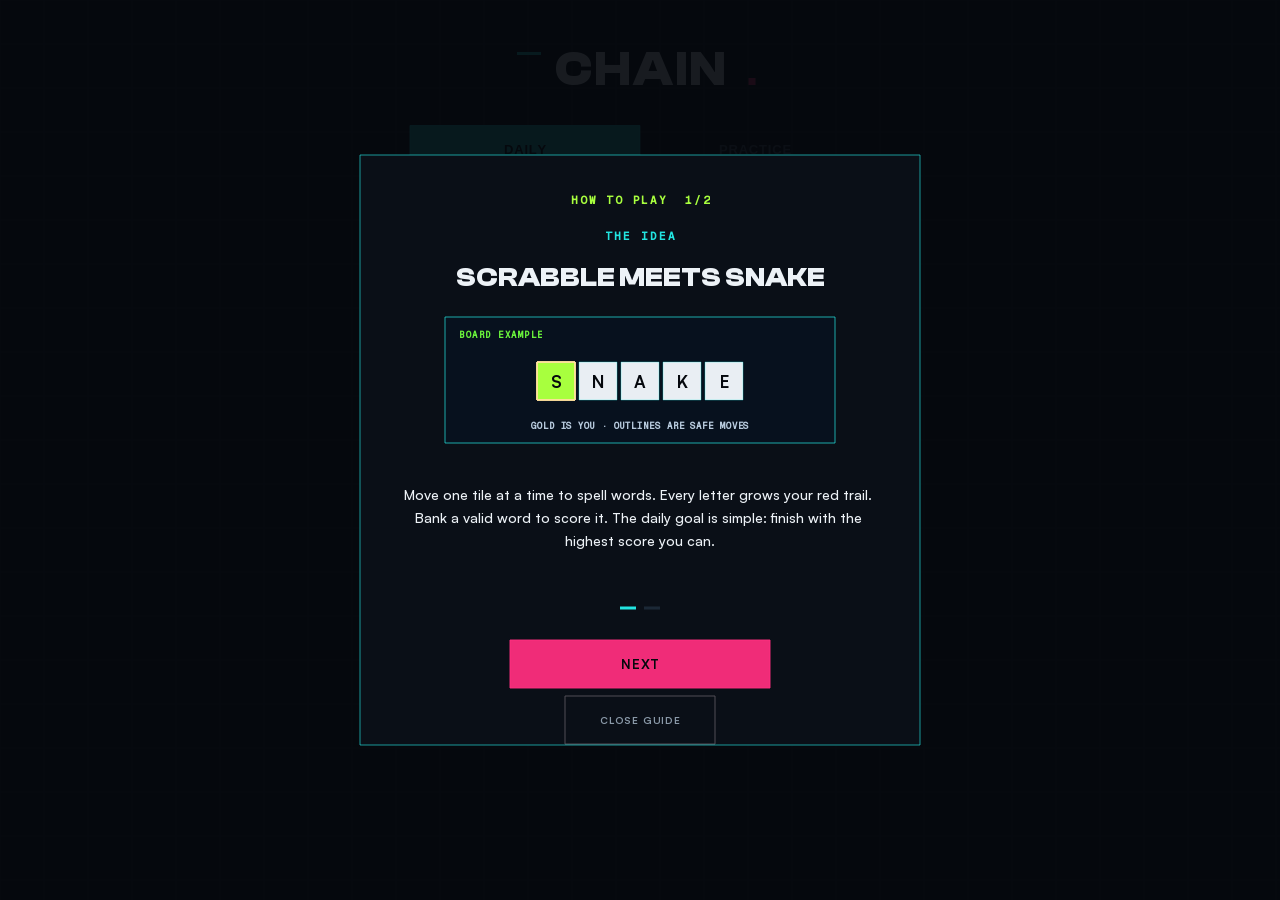
==== ios/ChainIOS/ChainIOS/Web/index.html @ cb16b229 "Build CHAIN daily word game" ====
<!doctype html>
<html lang="en">
  <head>
    <meta charset="UTF-8">
    <meta name="viewport" content="width=device-width, initial-scale=1.0, viewport-fit=cover">
    <title>CHAIN</title>
    <link rel="icon" type="image/png" href="assets/brand/chain-app-icon.png">
    <link rel="stylesheet" href="css/tokens.css?v=13">
    <link rel="stylesheet" href="css/app.css?v=13">
  </head>
  <body>
    <main id="game" aria-label="CHAIN word puzzle game"></main>
    <section id="loading" aria-live="polite">
      <h1 class="loading-title">CHAIN</h1>
      <div class="loading-track" aria-hidden="true"><div id="loading-bar"></div></div>
      <p id="loading-status">Building the word grid…</p>
    </section>

    <script>window.CHAIN_CONFIG = { supabaseUrl: "", supabaseAnonKey: "", authRedirectUrl: "" };</script>
    <script src="vendor/supabase.js"></script>
    <script src="vendor/phaser.min.js"></script>
    <script src="js/words.js?v=13"></script>
    <script src="js/board.js?v=13"></script>
    <script src="js/ads.js?v=13"></script>
    <script src="js/online.js?v=13"></script>
    <script src="js/snake.js?v=13"></script>
    <script src="js/ui.js?v=13"></script>
    <script src="js/main.js?v=13"></script>
  </body>
</html>
---- ios/ChainIOS/ChainIOS/Web/css/tokens.css ----
:root {
  color-scheme: dark;

  --bg-base: #05080D;
  --bg-panel: #0A0F17;
  --bg-elevated: #111925;
  --grid-line: #1B2836;

  --ink-primary: #EDF2F7;
  --ink-secondary: #8A99A8;
  --ink-tertiary: #4E5C6B;

  --accent-cyan: #22E4E0;
  --accent-magenta: #FF2E7E;
  --accent-lime: #A8FF3E;

  --tile-face: #E9EEF3;
  --tile-letter: #05080D;
  --tile-body: #16222F;
  --tile-body-ink: #5B6B7A;

  --glow-cyan: 0 0 12px rgba(34, 228, 224, 0.35);
  --glow-magenta: 0 0 16px rgba(255, 46, 126, 0.40);
  --glow-lime: 0 0 12px rgba(168, 255, 62, 0.35);
  --glow-soft: 0 0 24px rgba(34, 228, 224, 0.12);

  --s-1: 4px;
  --s-2: 8px;
  --s-3: 12px;
  --s-4: 16px;
  --s-5: 24px;
  --s-6: 32px;
  --s-7: 48px;
  --s-8: 64px;

  --r-sm: 3px;
  --r-md: 5px;
  --r-lg: 8px;
  --r-pill: 999px;

  --border-subtle: 1px solid rgba(237, 242, 247, 0.08);
  --border-active: 1px solid rgba(34, 228, 224, 0.45);

  --t-display: 44px;
  --t-h1: 28px;
  --t-h2: 20px;
  --t-body: 15px;
  --t-label: 12px;
  --t-micro: 11px;

  --dur-fast: 120ms;
  --dur-base: 220ms;
  --dur-slow: 400ms;
  --ease-out: cubic-bezier(0.22, 1, 0.36, 1);
  --ease-inout: cubic-bezier(0.65, 0, 0.35, 1);

  --content-max: 460px;
  --touch-min: 48px;
}

:root[data-high-contrast="true"] {
  --ink-secondary: #B8C4D0;
  --grid-line: #31465A;
  --glow-cyan: none;
  --glow-magenta: none;
  --glow-lime: none;
  --glow-soft: none;
}
---- ios/ChainIOS/ChainIOS/Web/css/app.css ----
@font-face {
  font-family: "Clash Display";
  src: url("../assets/fonts/clash-display-700.woff2") format("woff2");
  font-style: normal;
  font-weight: 700;
  font-display: block;
}

@font-face {
  font-family: "Satoshi";
  src: url("../assets/fonts/satoshi-500.woff2") format("woff2");
  font-style: normal;
  font-weight: 500;
  font-display: swap;
}

@font-face {
  font-family: "Satoshi";
  src: url("../assets/fonts/satoshi-700.woff2") format("woff2");
  font-style: normal;
  font-weight: 700;
  font-display: swap;
}

@font-face {
  font-family: "Geist Mono";
  src: url("../assets/fonts/geist-mono-500.woff2") format("woff2");
  font-style: normal;
  font-weight: 500;
  font-display: swap;
}

* {
  box-sizing: border-box;
}

html,
body {
  width: 100%;
  height: 100%;
  min-height: 100%;
  margin: 0;
  overflow: hidden;
  overscroll-behavior: none;
  -webkit-text-size-adjust: 100%;
  background-color: var(--bg-base);
  background-image:
    linear-gradient(color-mix(in srgb, var(--grid-line) 35%, transparent) 1px, transparent 1px),
    linear-gradient(90deg, color-mix(in srgb, var(--grid-line) 35%, transparent) 1px, transparent 1px);
  background-size: 44px 44px, 44px 44px;
  color: var(--ink-primary);
  font-family: "Satoshi", sans-serif;
}

body {
  display: grid;
  place-items: center;
}

#game {
  width: 100%;
  height: 100dvh;
  min-height: 100dvh;
  touch-action: none;
}

#game canvas {
  display: block;
  width: 100% !important;
  height: 100% !important;
  image-rendering: auto;
  touch-action: none;
}

#loading {
  position: fixed;
  inset: 0;
  z-index: 10;
  display: grid;
  place-content: center;
  gap: var(--s-4);
  text-align: center;
  background: var(--bg-base);
  transition: opacity var(--dur-base) var(--ease-out);
}

#loading.hidden {
  pointer-events: none;
  opacity: 0;
}

.loading-title {
  margin: 0;
  color: var(--accent-cyan);
  font-family: "Clash Display", sans-serif;
  font-size: clamp(var(--t-display), 10vw, var(--s-8));
  font-weight: 700;
  letter-spacing: 0.12em;
  line-height: 0.95;
  text-shadow: var(--glow-cyan);
}

.loading-track {
  width: min(72vw, 320px);
  height: var(--s-1);
  overflow: hidden;
  border-radius: var(--r-pill);
  background: var(--bg-elevated);
}

#loading-bar {
  width: 8%;
  height: 100%;
  border-radius: inherit;
  background: var(--accent-magenta);
  box-shadow: var(--glow-magenta);
  transition: width var(--dur-base) var(--ease-out);
}

#loading-status {
  margin: 0;
  color: var(--ink-secondary);
  font-size: var(--t-body);
}

@media (prefers-reduced-motion: reduce) {
  #loading,
  #loading-bar {
    transition-duration: 0ms;
  }
}

.test-ad {
  position: fixed;
  inset: 0;
  z-index: 100;
  display: grid;
  place-content: center;
  gap: var(--s-3);
  padding: var(--s-6);
  background: #020305;
  color: var(--ink-primary);
  text-align: center;
}

.test-ad strong {
  color: var(--accent-magenta);
  font-family: "Clash Display", sans-serif;
  font-size: var(--t-h1);
}

.test-ad span,
.test-ad small {
  font-family: "Geist Mono", monospace;
  letter-spacing: 0.1em;
}

.online-panel {
  position: fixed;
  inset: 0;
  z-index: 90;
  display: grid;
  place-items: center;
  padding: max(24px, env(safe-area-inset-top)) 24px max(24px, env(safe-area-inset-bottom));
  background: rgba(2, 4, 7, 0.9);
}

.online-panel[hidden] {
  display: none;
}

.online-card {
  position: relative;
  width: min(100%, var(--content-max));
  max-height: min(720px, 90dvh);
  overflow: auto;
  border: var(--border-active);
  border-radius: var(--r-md);
  padding: 40px 24px 24px;
  background: var(--bg-panel);
  box-shadow: var(--glow-soft);
}

.online-close {
  position: absolute;
  top: 8px;
  right: 8px;
  width: 48px;
  height: 48px;
  border: 0;
  background: transparent;
  color: var(--ink-secondary);
  font: 500 30px/1 "Satoshi", sans-serif;
}

.online-kicker {
  margin: 0 0 8px;
  color: var(--accent-lime);
  font: 500 var(--t-micro)/1.2 "Geist Mono", monospace;
  letter-spacing: 0.14em;
}

.online-card h2 {
  margin: 0 0 12px;
  color: var(--ink-primary);
  font: 700 var(--t-h1)/1.05 "Clash Display", sans-serif;
}

.online-card p {
  margin: 0 0 20px;
  color: var(--ink-secondary);
  font-size: 14px;
  line-height: 1.55;
}

.online-card form {
  display: grid;
  gap: 16px;
}

.online-card label {
  display: grid;
  gap: 7px;
  color: var(--ink-secondary);
  font: 500 var(--t-micro)/1.2 "Geist Mono", monospace;
  letter-spacing: 0.1em;
}

.online-card input {
  width: 100%;
  min-height: 50px;
  border: var(--border-subtle);
  border-radius: var(--r-sm);
  padding: 0 14px;
  background: var(--bg-elevated);
  color: var(--ink-primary);
  font: 500 16px/1 "Satoshi", sans-serif;
}

.online-card input:focus {
  border-color: var(--accent-cyan);
  outline: 2px solid rgba(34, 228, 224, 0.18);
}

.online-card button[type="submit"],
.secondary-online {
  min-height: 50px;
  border: 1px solid var(--accent-magenta);
  border-radius: var(--r-sm);
  padding: 0 16px;
  background: var(--accent-magenta);
  color: var(--tile-letter);
  font: 700 13px/1 "Satoshi", sans-serif;
  letter-spacing: 0.05em;
}

.secondary-online.in-form {
  margin-top: -4px;
}

.quiet-online {
  width: 100%;
  min-height: 48px;
  margin-top: 10px;
  border: 0;
  background: transparent;
  color: var(--ink-secondary);
  font: 700 11px/1 "Geist Mono", monospace;
  letter-spacing: 0.08em;
  text-decoration: underline;
  text-underline-offset: 4px;
}

.destructive-online {
  margin-top: 0;
  color: #ff6b70;
}

.secondary-online {
  width: 100%;
  margin-top: 12px;
  border-color: var(--grid-line);
  background: var(--bg-elevated);
  color: var(--ink-primary);
}

.online-status {
  margin-top: 16px !important;
  color: var(--ink-secondary) !important;
  font-family: "Geist Mono", monospace !important;
  font-size: 12px !important;
}

.leaderboard-list {
  display: grid;
  gap: 6px;
  margin: 0;
  padding: 0;
  list-style: none;
}

.leaderboard-list li {
  display: grid;
  grid-template-columns: 28px minmax(0, 1fr) auto;
  align-items: center;
  gap: 8px;
  min-height: 54px;
  border: var(--border-subtle);
  border-radius: var(--r-sm);
  padding: 8px 12px;
  background: var(--bg-elevated);
}

.leaderboard-list li.is-you {
  border-color: var(--accent-cyan);
}

.leaderboard-list li > span,
.leaderboard-list li > b {
  font-family: "Geist Mono", monospace;
}

.leaderboard-list li > small {
  grid-column: 2;
  color: var(--ink-tertiary);
}

.leaderboard-list li > b {
  grid-column: 3;
  grid-row: 1 / span 2;
  color: var(--accent-lime);
}
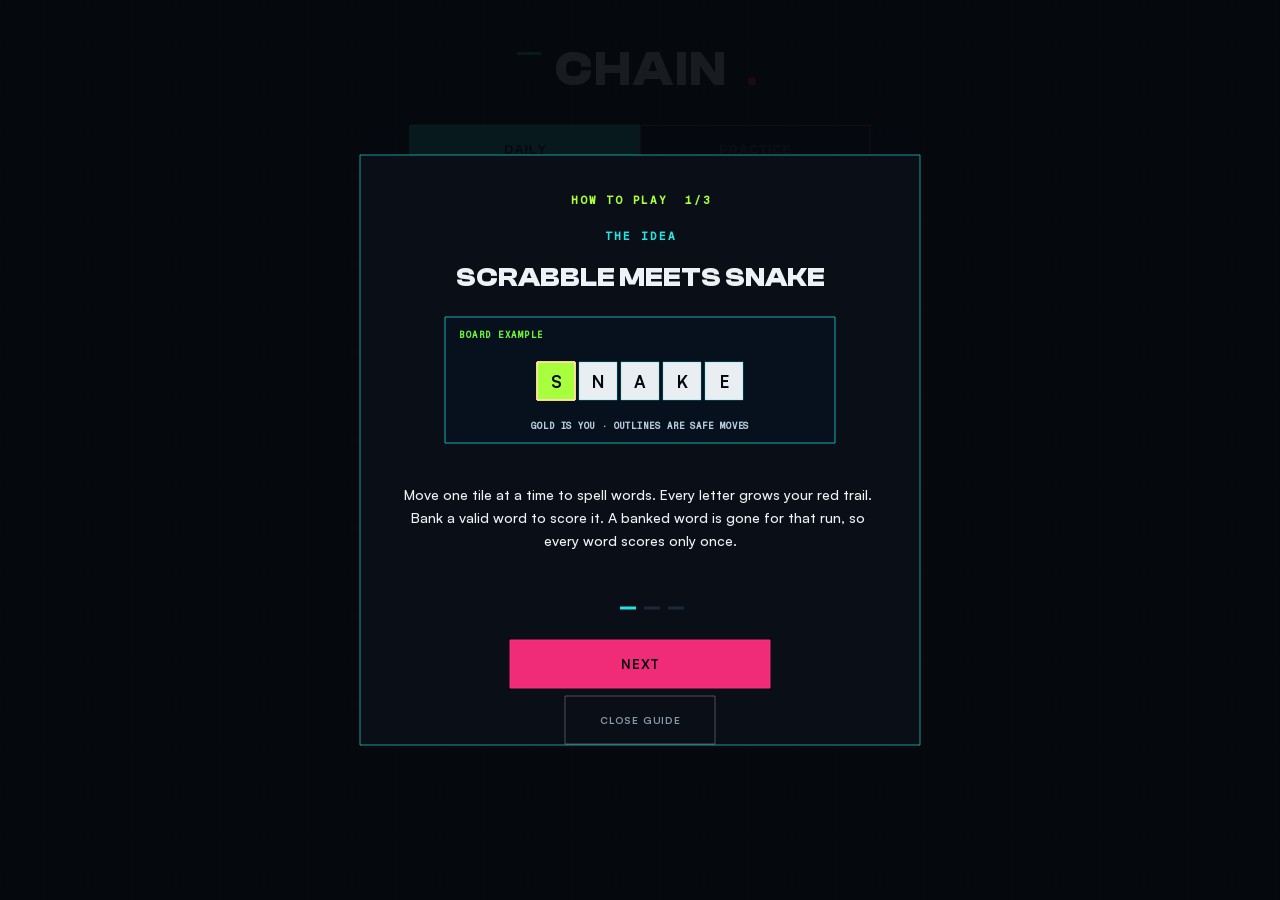
==== commit 0cdf2370: "describe what changed" ====
--- a/ios/ChainIOS/ChainIOS/Web/index.html
+++ b/ios/ChainIOS/ChainIOS/Web/index.html
@@ -5,8 +5,8 @@
     <meta name="viewport" content="width=device-width, initial-scale=1.0, viewport-fit=cover">
     <title>CHAIN</title>
     <link rel="icon" type="image/png" href="assets/brand/chain-app-icon.png">
-    <link rel="stylesheet" href="css/tokens.css?v=13">
-    <link rel="stylesheet" href="css/app.css?v=13">
+    <link rel="stylesheet" href="css/tokens.css?v=14">
+    <link rel="stylesheet" href="css/app.css?v=14">
   </head>
   <body>
     <main id="game" aria-label="CHAIN word puzzle game"></main>
@@ -16,15 +16,19 @@
       <p id="loading-status">Building the word grid…</p>
     </section>
 
-    <script>window.CHAIN_CONFIG = { supabaseUrl: "", supabaseAnonKey: "", authRedirectUrl: "" };</script>
+    <script>window.CHAIN_CONFIG = {
+  supabaseUrl: "https://levixlvicddbzcklbtxf.supabase.co",
+  supabaseAnonKey: "sb_publishable_ghTcmkAq2MgdxMSlIds0Vg_2mtX-djz",
+  authRedirectUrl: "https://OrionMac24.github.io/chain-game/"
+};</script>
     <script src="vendor/supabase.js"></script>
     <script src="vendor/phaser.min.js"></script>
-    <script src="js/words.js?v=13"></script>
-    <script src="js/board.js?v=13"></script>
-    <script src="js/ads.js?v=13"></script>
-    <script src="js/online.js?v=13"></script>
-    <script src="js/snake.js?v=13"></script>
-    <script src="js/ui.js?v=13"></script>
-    <script src="js/main.js?v=13"></script>
+    <script src="js/words.js?v=14"></script>
+    <script src="js/board.js?v=14"></script>
+    <script src="js/ads.js?v=14"></script>
+    <script src="js/online.js?v=14"></script>
+    <script src="js/snake.js?v=14"></script>
+    <script src="js/ui.js?v=14"></script>
+    <script src="js/main.js?v=14"></script>
   </body>
 </html>
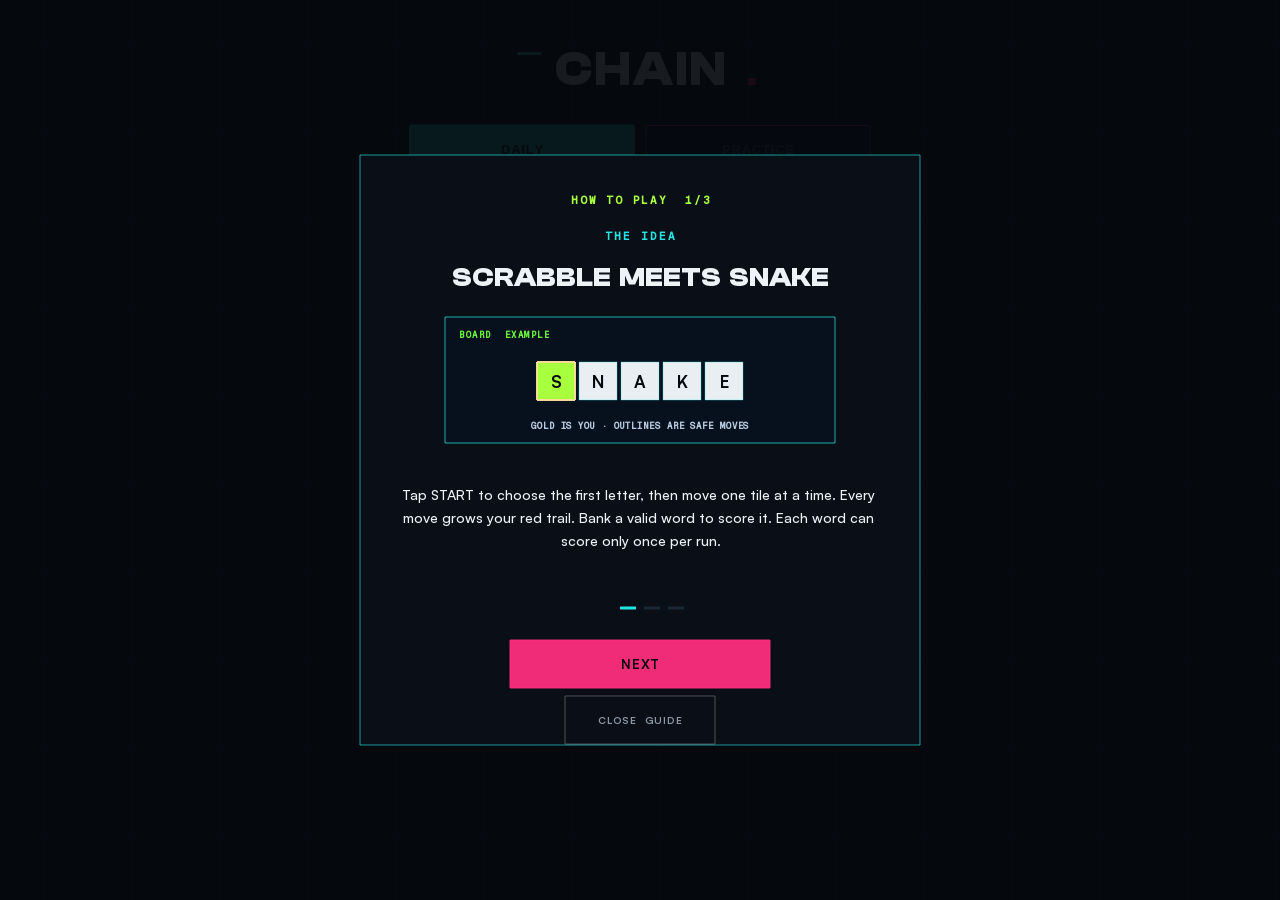
==== commit 3b3aa383: "v17: auth fixes, realtime leaderboard, new round rules" ====
--- a/ios/ChainIOS/ChainIOS/Web/index.html
+++ b/ios/ChainIOS/ChainIOS/Web/index.html
@@ -5,8 +5,8 @@
     <meta name="viewport" content="width=device-width, initial-scale=1.0, viewport-fit=cover">
     <title>CHAIN</title>
     <link rel="icon" type="image/png" href="assets/brand/chain-app-icon.png">
-    <link rel="stylesheet" href="css/tokens.css?v=14">
-    <link rel="stylesheet" href="css/app.css?v=14">
+    <link rel="stylesheet" href="css/tokens.css?v=19">
+    <link rel="stylesheet" href="css/app.css?v=19">
   </head>
   <body>
     <main id="game" aria-label="CHAIN word puzzle game"></main>
@@ -23,12 +23,12 @@
 };</script>
     <script src="vendor/supabase.js"></script>
     <script src="vendor/phaser.min.js"></script>
-    <script src="js/words.js?v=14"></script>
-    <script src="js/board.js?v=14"></script>
-    <script src="js/ads.js?v=14"></script>
-    <script src="js/online.js?v=14"></script>
-    <script src="js/snake.js?v=14"></script>
-    <script src="js/ui.js?v=14"></script>
-    <script src="js/main.js?v=14"></script>
+    <script src="js/words.js?v=19"></script>
+    <script src="js/board.js?v=19"></script>
+    <script src="js/ads.js?v=19"></script>
+    <script src="js/online.js?v=19"></script>
+    <script src="js/snake.js?v=19"></script>
+    <script src="js/ui.js?v=19"></script>
+    <script src="js/main.js?v=19"></script>
   </body>
 </html>
--- a/ios/ChainIOS/ChainIOS/Web/css/app.css
+++ b/ios/ChainIOS/ChainIOS/Web/css/app.css
@@ -174,7 +174,7 @@
   width: min(100%, var(--content-max));
   max-height: min(720px, 90dvh);
   overflow: auto;
-  border: var(--border-active);
+  border: var(--border-subtle);
   border-radius: var(--r-md);
   padding: 40px 24px 24px;
   background: var(--bg-panel);
@@ -312,7 +312,14 @@
 }
 
 .leaderboard-list li.is-you {
-  border-color: var(--accent-cyan);
+  border-color: var(--accent-lime);
+}
+
+.leaderboard-live {
+  margin: -8px 0 14px !important;
+  color: var(--accent-lime) !important;
+  font: 500 10px/1.2 "Geist Mono", monospace !important;
+  letter-spacing: 0.12em;
 }
 
 .leaderboard-list li > span,
